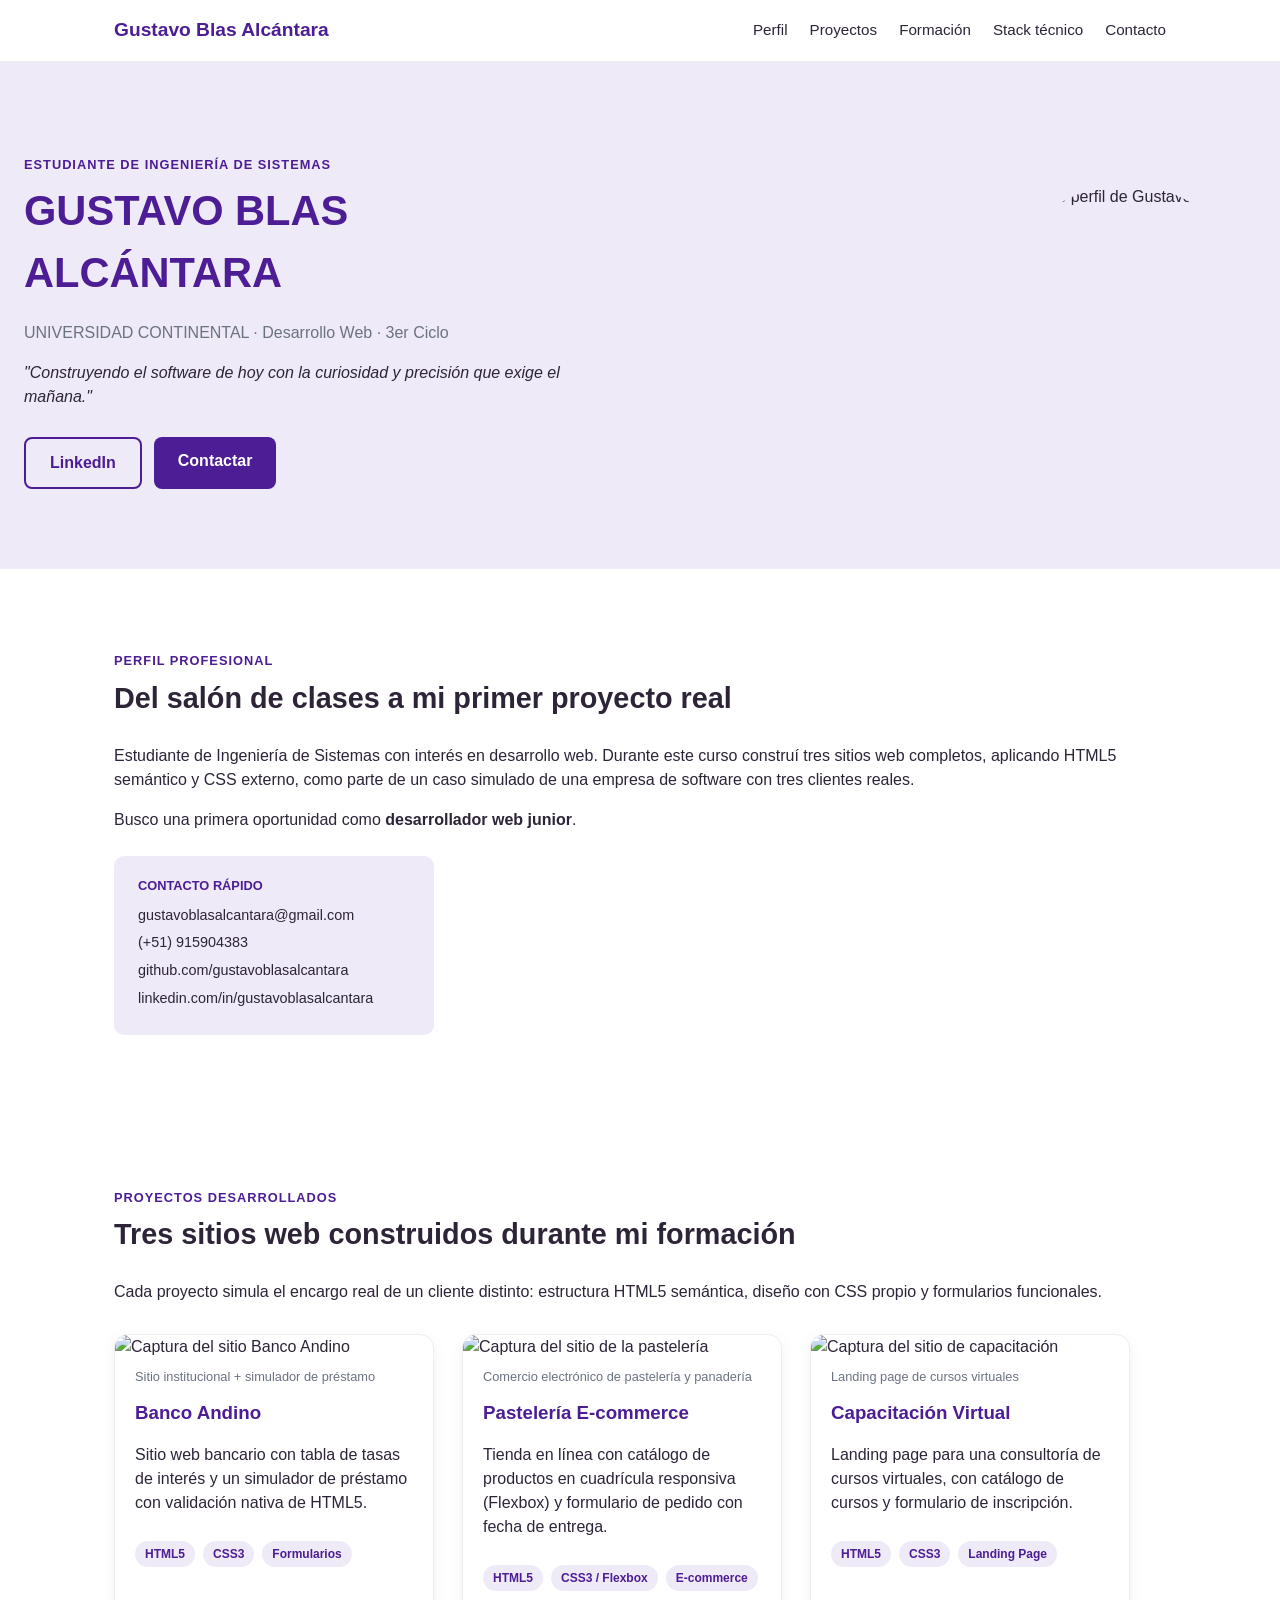
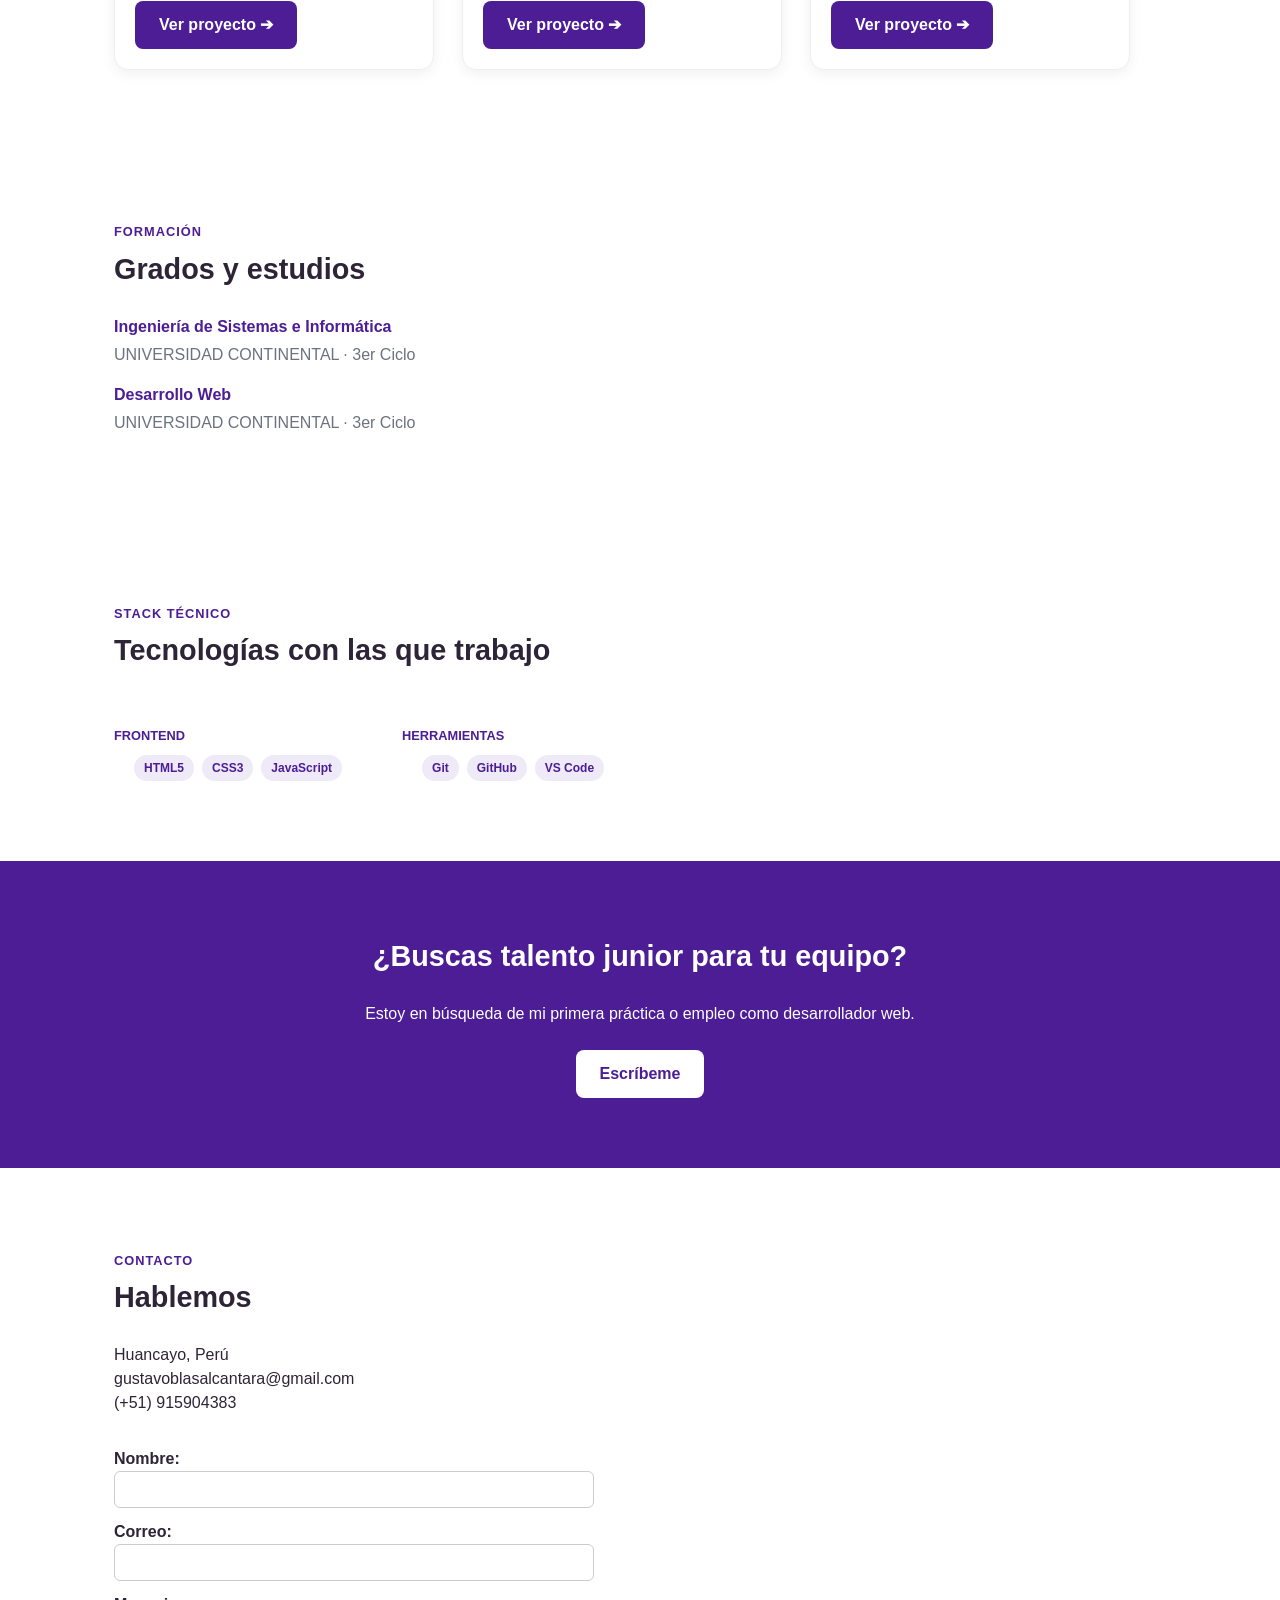
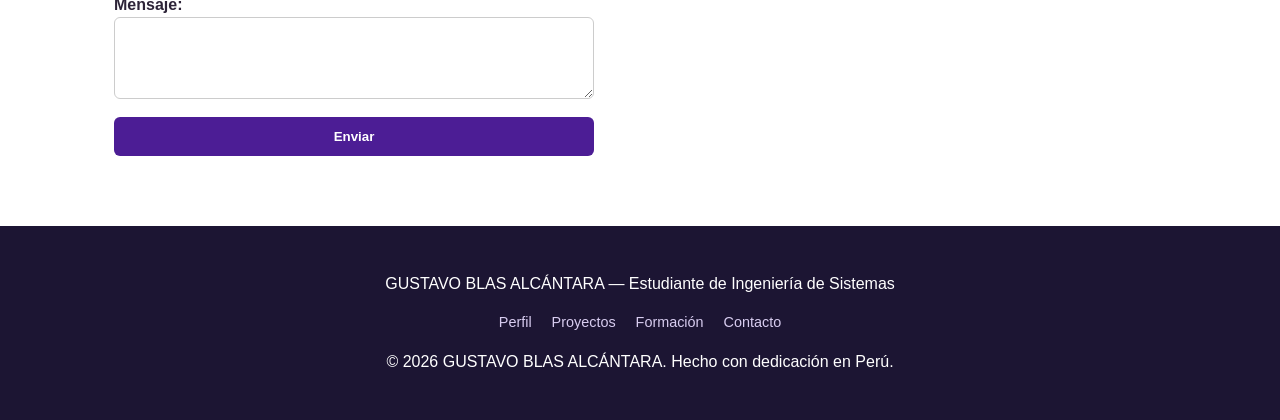
==== index.html @ 0cf7c487 "Renombrado a index.html" ====
<!DOCTYPE html>
<html lang="es">
<head>
    <meta charset="UTF-8">
    <meta name="viewport" content="width=device-width, initial-scale=1.0">
    <meta name="description" content="Portafolio de Gustavo Blas Alcántara, estudiante de Ingeniería de Sistemas">
    <meta name="author" content="Gustavo Blas Alcántara">
    <title>Gustavo Blas Alcántara — Portafolio de Desarrollo Web</title>
    <link rel="stylesheet" href="../css/portafolio.css">
</head>
<body>

    <header>
        <nav>
            <a href="#top" class="logo">Gustavo Blas Alcántara</a>
            <ul>
                <li><a href="#perfil">Perfil</a></li>
                <li><a href="#proyectos">Proyectos</a></li>
                <li><a href="#formacion">Formación</a></li>
                <li><a href="#stack">Stack técnico</a></li>
                <li><a href="#contacto">Contacto</a></li>
            </ul>
        </nav>
    </header>

    <main>

        <!-- ========== HERO ========== -->
        <section class="hero" id="top">
            <div class="hero-texto">
                <p class="kicker">Estudiante de Ingeniería de Sistemas</p>
                <h1>GUSTAVO BLAS ALCÁNTARA</h1>
                <p class="subtitulo">UNIVERSIDAD CONTINENTAL · Desarrollo Web · 3er Ciclo</p>
                <p class="frase">"Construyendo el software de hoy con la curiosidad y precisión que exige el mañana."</p>
                <div class="hero-botones">
                    <a href="https://linkedin.com/in/gustavoblasalcantara" target="_blank" class="btn btn-outline">LinkedIn</a>
                    <a href="#contacto" class="btn btn-solido">Contactar</a>
                </div>
            </div>
           <img src="mi-foto.jpeg" alt="Foto de perfil de Gustavo Blas" width="260" height="260" class="hero-foto">
        </section>

        <!-- ========== PERFIL PROFESIONAL ========== -->
        <section id="perfil">
            <p class="kicker">Perfil profesional</p>
            <h2>Del salón de clases a mi primer proyecto real</h2>
            <p>Estudiante de Ingeniería de Sistemas con interés en desarrollo web. Durante este curso construí tres sitios web completos, aplicando HTML5 semántico y CSS externo, como parte de un caso simulado de una empresa de software con tres clientes reales.</p>
            <p>Busco una primera oportunidad como <strong>desarrollador web junior</strong>.</p>

            <div class="contacto-rapido">
                <h6>Contacto rápido</h6>
                <ul>
                    <li>gustavoblasalcantara@gmail.com</li>
                    <li>(+51) 915904383</li>
                    <li>github.com/gustavoblasalcantara</li>
                    <li>linkedin.com/in/gustavoblasalcantara</li>
                </ul>
            </div>
        </section>

        <!-- ========== PROYECTOS ========== -->
        <section id="proyectos">
            <p class="kicker">Proyectos desarrollados</p>
            <h2>Tres sitios web construidos durante mi formación</h2>
            <p>Cada proyecto simula el encargo real de un cliente distinto: estructura HTML5 semántica, diseño con CSS propio y formularios funcionales.</p>

            <div class="proyectos-grid">

                <article class="proyecto-card">
                    <figure>
                        <img src="https://placehold.co/400x220?text=Banco+Andino" alt="Captura del sitio Banco Andino">
                        <figcaption>Sitio institucional + simulador de préstamo</figcaption>
                    </figure>
                    <h3>Banco Andino</h3>
                    <p>Sitio web bancario con tabla de tasas de interés y un simulador de préstamo con validación nativa de HTML5.</p>
                    <ul class="tecnologias">
                        <li>HTML5</li>
                        <li>CSS3</li>
                        <li>Formularios</li>
                    </ul>
                    <a href="banco.html" class="btn btn-solido">Ver proyecto ➔</a>
                </article>

                <article class="proyecto-card">
                    <figure>
                        <img src="https://placehold.co/400x220?text=Pasteleria" alt="Captura del sitio de la pastelería">
                        <figcaption>Comercio electrónico de pastelería y panadería</figcaption>
                    </figure>
                    <h3>Pastelería E-commerce</h3>
                    <p>Tienda en línea con catálogo de productos en cuadrícula responsiva (Flexbox) y formulario de pedido con fecha de entrega.</p>
                    <ul class="tecnologias">
                        <li>HTML5</li>
                        <li>CSS3 / Flexbox</li>
                        <li>E-commerce</li>
                    </ul>
                    <a href="pasteleria_ecommerce.html" class="btn btn-solido">Ver proyecto ➔</a>
                </article>

                <article class="proyecto-card">
                    <figure>
                        <img src="https://placehold.co/400x220?text=Capacitacion+Virtual" alt="Captura del sitio de capacitación">
                        <figcaption>Landing page de cursos virtuales</figcaption>
                    </figure>
                    <h3>Capacitación Virtual</h3>
                    <p>Landing page para una consultoría de cursos virtuales, con catálogo de cursos y formulario de inscripción.</p>
                    <ul class="tecnologias">
                        <li>HTML5</li>
                        <li>CSS3</li>
                        <li>Landing Page</li>
                    </ul>
                    <a href="capacitacion_virtual.html" class="btn btn-solido">Ver proyecto ➔</a>
                </article>

            </div>
        </section>

        <!-- ========== FORMACIÓN ========== -->
        <section id="formacion">
            <p class="kicker">Formación</p>
            <h2>Grados y estudios</h2>
            <dl>
                <dt>Ingeniería de Sistemas e Informática</dt>
                <dd>UNIVERSIDAD CONTINENTAL · 3er Ciclo</dd>

                <dt>Desarrollo Web</dt>
                <dd>UNIVERSIDAD CONTINENTAL · 3er Ciclo</dd>
            </dl>
        </section>

        <!-- ========== STACK TÉCNICO ========== -->
        <section id="stack">
            <p class="kicker">Stack técnico</p>
            <h2>Tecnologías con las que trabajo</h2>

            <div class="stack-grid">
                <div class="stack-grupo">
                    <h6>Frontend</h6>
                    <ul class="tecnologias">
                        <li>HTML5</li>
                        <li>CSS3</li>
                        <li>JavaScript</li>
                    </ul>
                </div>
                <div class="stack-grupo">
                    <h6>Herramientas</h6>
                    <ul class="tecnologias">
                        <li>Git</li>
                        <li>GitHub</li>
                        <li>VS Code</li>
                    </ul>
                </div>
            </div>
        </section>

        <!-- ========== CTA ========== -->
        <section class="cta">
            <h2>¿Buscas talento junior para tu equipo?</h2>
            <p>Estoy en búsqueda de mi primera práctica o empleo como desarrollador web.</p>
            <a href="mailto:gustavoblasalcantara@gmail.com" class="btn btn-solido">Escríbeme</a>
        </section>

        <!-- ========== CONTACTO ========== -->
        <section id="contacto">
            <p class="kicker">Contacto</p>
            <h2>Hablemos</h2>
            <p>
                Huancayo, Perú <br>
                gustavoblasalcantara@gmail.com <br>
                (+51) 915904383
            </p>
            <form>
                <label for="nombre">Nombre:</label>
                <input type="text" id="nombre" name="nombre" required>

                <label for="correo">Correo:</label>
                <input type="email" id="correo" name="correo" required>

                <label for="mensaje">Mensaje:</label>
                <textarea id="mensaje" name="mensaje" rows="4"></textarea>

                <input type="submit" value="Enviar">
            </form>
        </section>

    </main>

    <footer>
        <p>GUSTAVO BLAS ALCÁNTARA — Estudiante de Ingeniería de Sistemas</p>
        <nav>
            <a href="#perfil">Perfil</a>
            <a href="#proyectos">Proyectos</a>
            <a href="#formacion">Formación</a>
            <a href="#contacto">Contacto</a>
        </nav>
        <p>&copy; 2026 GUSTAVO BLAS ALCÁNTARA. Hecho con dedicación en Perú.</p>
    </footer>

</body>
</html>
---- css/portafolio.css ----
* { box-sizing: border-box; }

:root {
    --morado: #4C1D95;
    --morado-claro: #EFEAF7;
    --texto: #2d2438;
    --gris: #6b7280;
}

body {
    font-family: 'Segoe UI', Arial, sans-serif;
    margin: 0;
    color: var(--texto);
    background-color: #ffffff;
    line-height: 1.5;
}

header {
    position: sticky;
    top: 0;
    background-color: white;
    border-bottom: 1px solid #eee;
    z-index: 10;
}

header nav {
    display: flex;
    justify-content: space-between;
    align-items: center;
    max-width: 1100px;
    margin: 0 auto;
    padding: 16px 24px;
}

.logo {
    font-weight: bold;
    font-size: 1.2rem;
    color: var(--morado);
    text-decoration: none;
}

header nav ul {
    list-style: none;
    display: flex;
    gap: 22px;
    margin: 0;
    padding: 0;
}

header nav ul a { color: var(--texto); text-decoration: none; font-size: 0.95rem; }
header nav ul a:hover { color: var(--morado); }

.kicker {
    text-transform: uppercase;
    letter-spacing: 1px;
    font-size: 0.8rem;
    color: var(--morado);
    font-weight: bold;
    margin-bottom: 6px;
}

.btn {
    display: inline-block;
    padding: 12px 24px;
    border-radius: 8px;
    text-decoration: none;
    font-weight: bold;
    margin-top: 8px;
}

.btn-solido { background-color: var(--morado); color: white; }
.btn-solido:hover { background-color: #6D28D9; }

.btn-outline { border: 2px solid var(--morado); color: var(--morado); }
.btn-outline:hover { background-color: var(--morado-claro); }

section { max-width: 1100px; margin: 0 auto; padding: 70px 24px; }
h2 { font-size: 1.8rem; margin-top: 4px; }

.hero {
    display: flex;
    align-items: center;
    justify-content: space-between;
    gap: 40px;
    flex-wrap: wrap;
    background-color: var(--morado-claro);
    max-width: none;
    padding: 80px 24px;
}

.hero-texto { max-width: 560px; }
.hero h1 { font-size: 2.6rem; margin: 6px 0; color: var(--morado); }
.hero .subtitulo { color: var(--gris); }
.hero .frase { font-style: italic; margin-top: 16px; }
.hero-foto { border-radius: 50%; object-fit: cover; }

.hero-botones { display: flex; gap: 12px; margin-top: 20px; flex-wrap: wrap; }

.contacto-rapido {
    background-color: var(--morado-claro);
    border-radius: 10px;
    padding: 20px 24px;
    margin-top: 24px;
    max-width: 320px;
}

.contacto-rapido h6 {
    margin: 0 0 10px 0;
    color: var(--morado);
    text-transform: uppercase;
    font-size: 0.8rem;
}

.contacto-rapido ul { list-style: none; margin: 0; padding: 0; font-size: 0.9rem; }
.contacto-rapido li { margin-bottom: 6px; }

.proyectos-grid { display: flex; flex-wrap: wrap; gap: 28px; margin-top: 30px; }

.proyecto-card {
    background-color: white;
    border: 1px solid #eee;
    border-radius: 14px;
    overflow: hidden;
    width: 320px;
    box-shadow: 0 4px 14px rgba(0, 0, 0, 0.06);
    padding-bottom: 20px;
    display: flex;
    flex-direction: column;
}

.proyecto-card figure { margin: 0; }
.proyecto-card img { width: 100%; display: block; }
.proyecto-card figcaption { font-size: 0.8rem; color: var(--gris); padding: 8px 20px 0; }
.proyecto-card h3 { padding: 12px 20px 0; margin: 0; color: var(--morado); }
.proyecto-card p { padding: 0 20px; }

.tecnologias {
    list-style: none;
    display: flex;
    flex-wrap: wrap;
    gap: 8px;
    padding: 0 20px;
    margin: 10px 0;
}

.tecnologias li {
    background-color: var(--morado-claro);
    color: var(--morado);
    font-size: 0.75rem;
    padding: 4px 10px;
    border-radius: 20px;
    font-weight: bold;
}

.proyecto-card .btn { margin: auto 20px 0; align-self: flex-start; }

dl { margin-top: 24px; }
dt { font-weight: bold; color: var(--morado); margin-top: 16px; }
dd { margin: 4px 0 0; color: var(--gris); }

.stack-grid { display: flex; flex-wrap: wrap; gap: 40px; margin-top: 24px; }
.stack-grupo h6 { text-transform: uppercase; color: var(--morado); font-size: 0.8rem; margin-bottom: 10px; }

.cta {
    background-color: var(--morado);
    color: white;
    text-align: center;
    max-width: none;
}

.cta h2 { color: white; }
.cta .btn-solido { background-color: white; color: var(--morado); }
.cta .btn-solido:hover { background-color: #eee; }

#contacto form { max-width: 480px; margin-top: 20px; display: flex; flex-direction: column; }
#contacto label { margin-top: 12px; font-weight: bold; }

#contacto input, #contacto textarea {
    padding: 10px;
    border-radius: 6px;
    border-radius: 6px;
    border: 1px solid #ccc;
}

#contacto input[type="submit"] {
    margin-top: 18px;
    background-color: var(--morado);
    color: white;
    border: none;
    padding: 12px;
    border-radius: 6px;
    font-weight: bold;
    cursor: pointer;
}

footer { background-color: #1c1533; color: white; text-align: center; padding: 30px 24px; }
footer nav { display: flex; justify-content: center; gap: 20px; margin: 14px 0; }
footer nav a { color: #d8cdf0; text-decoration: none; font-size: 0.9rem; }
footer nav a:hover { color: white; }
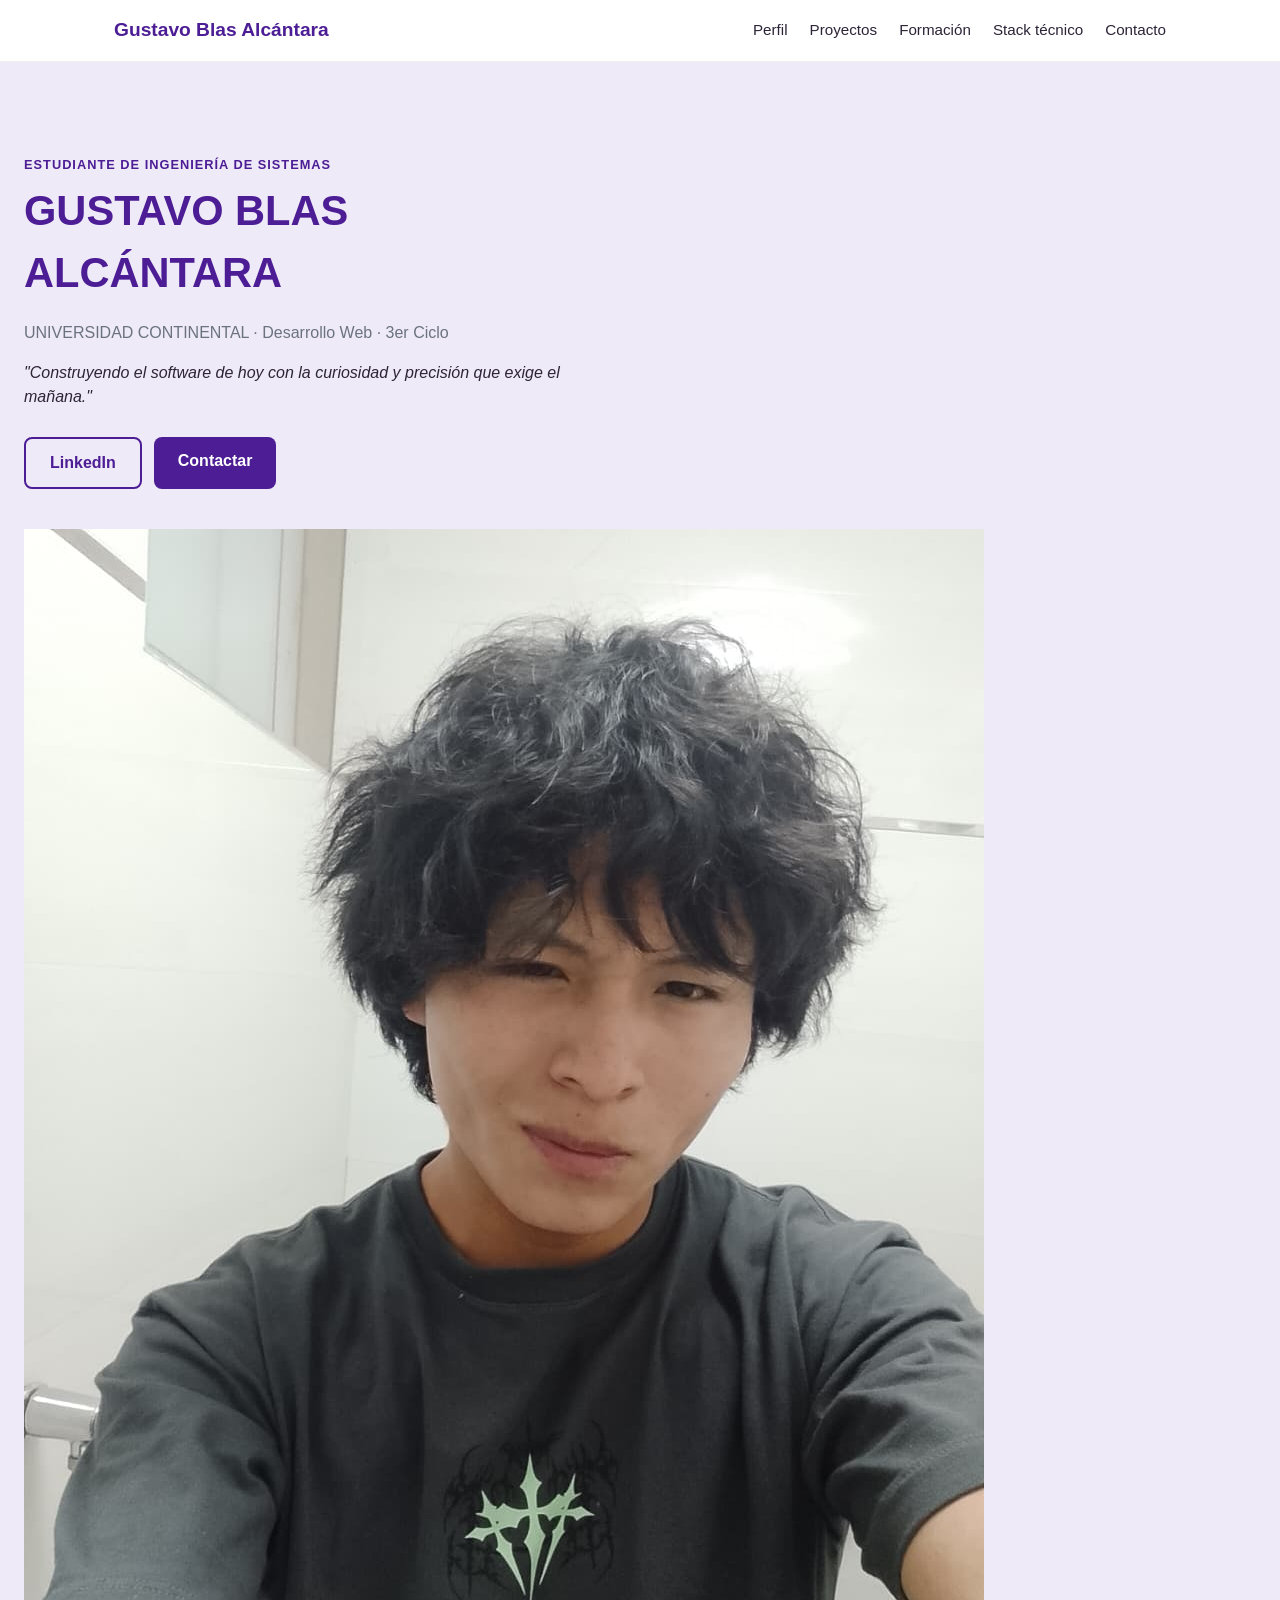
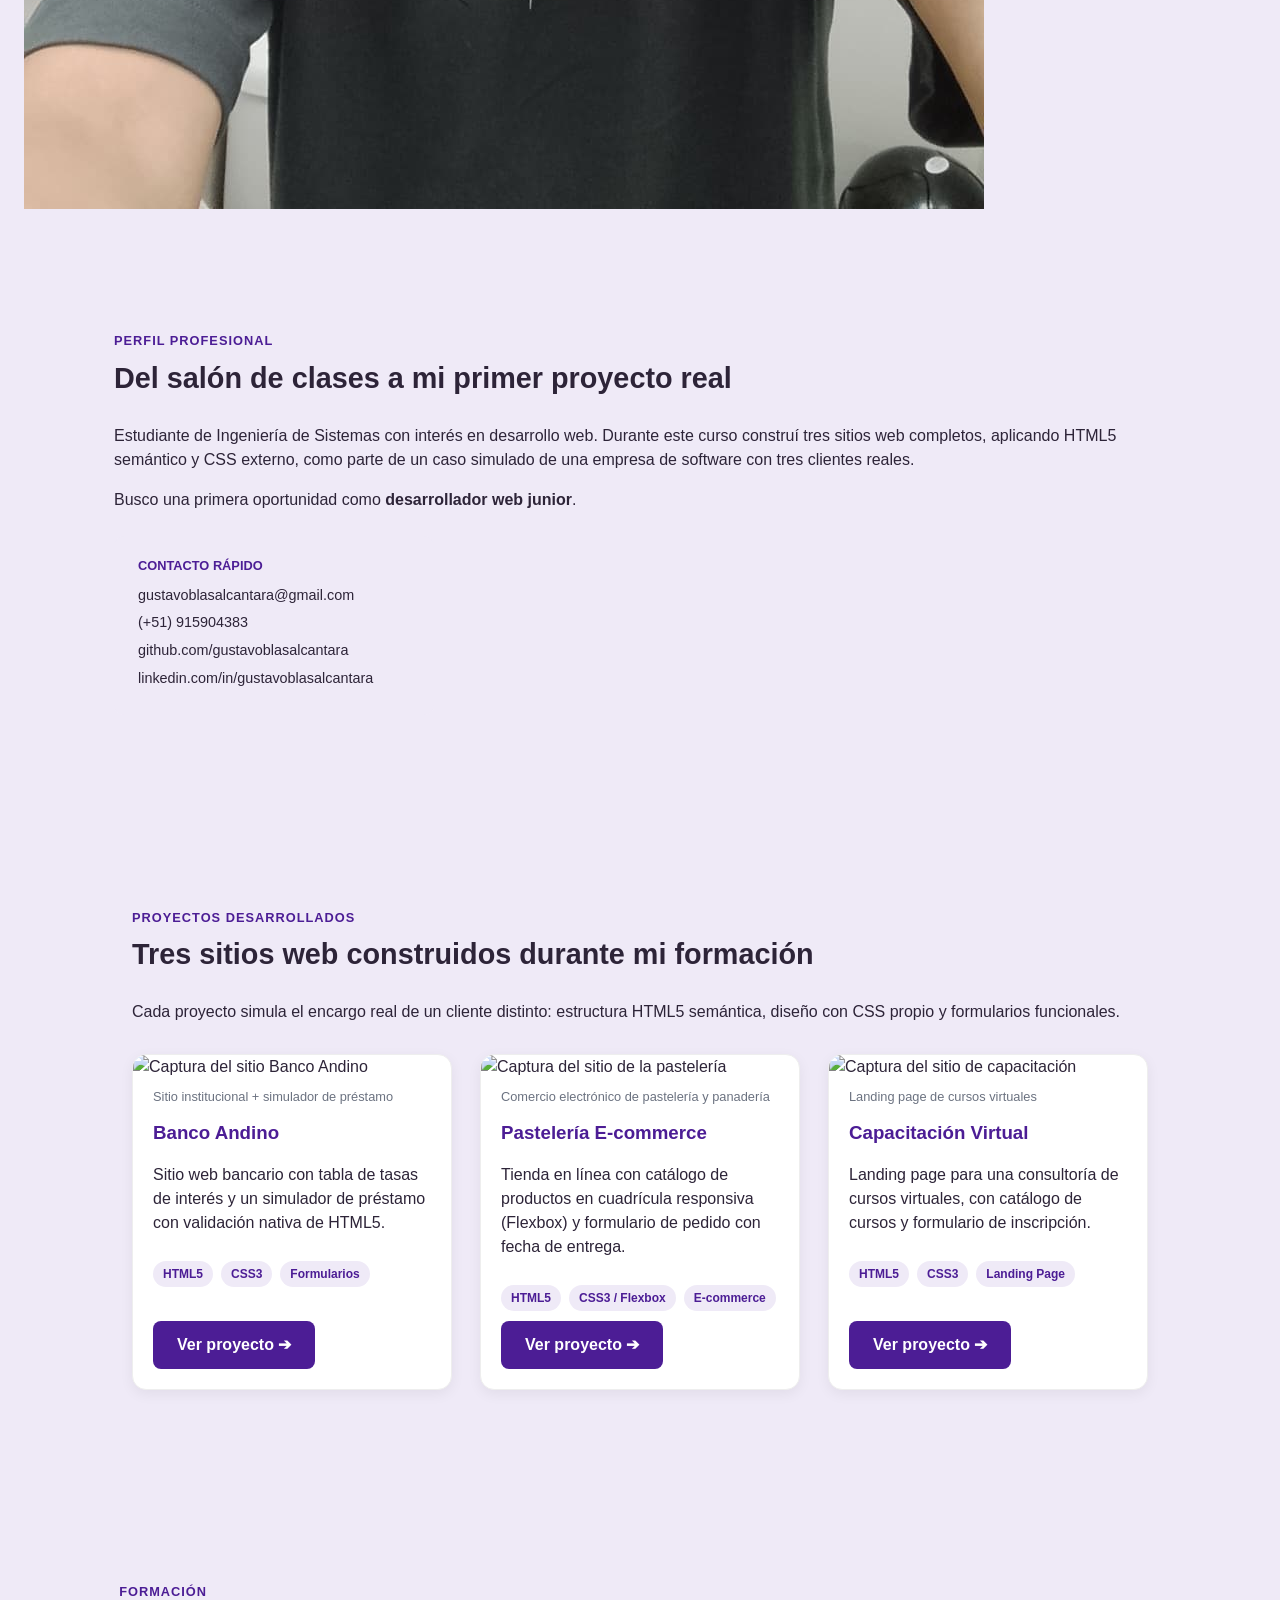
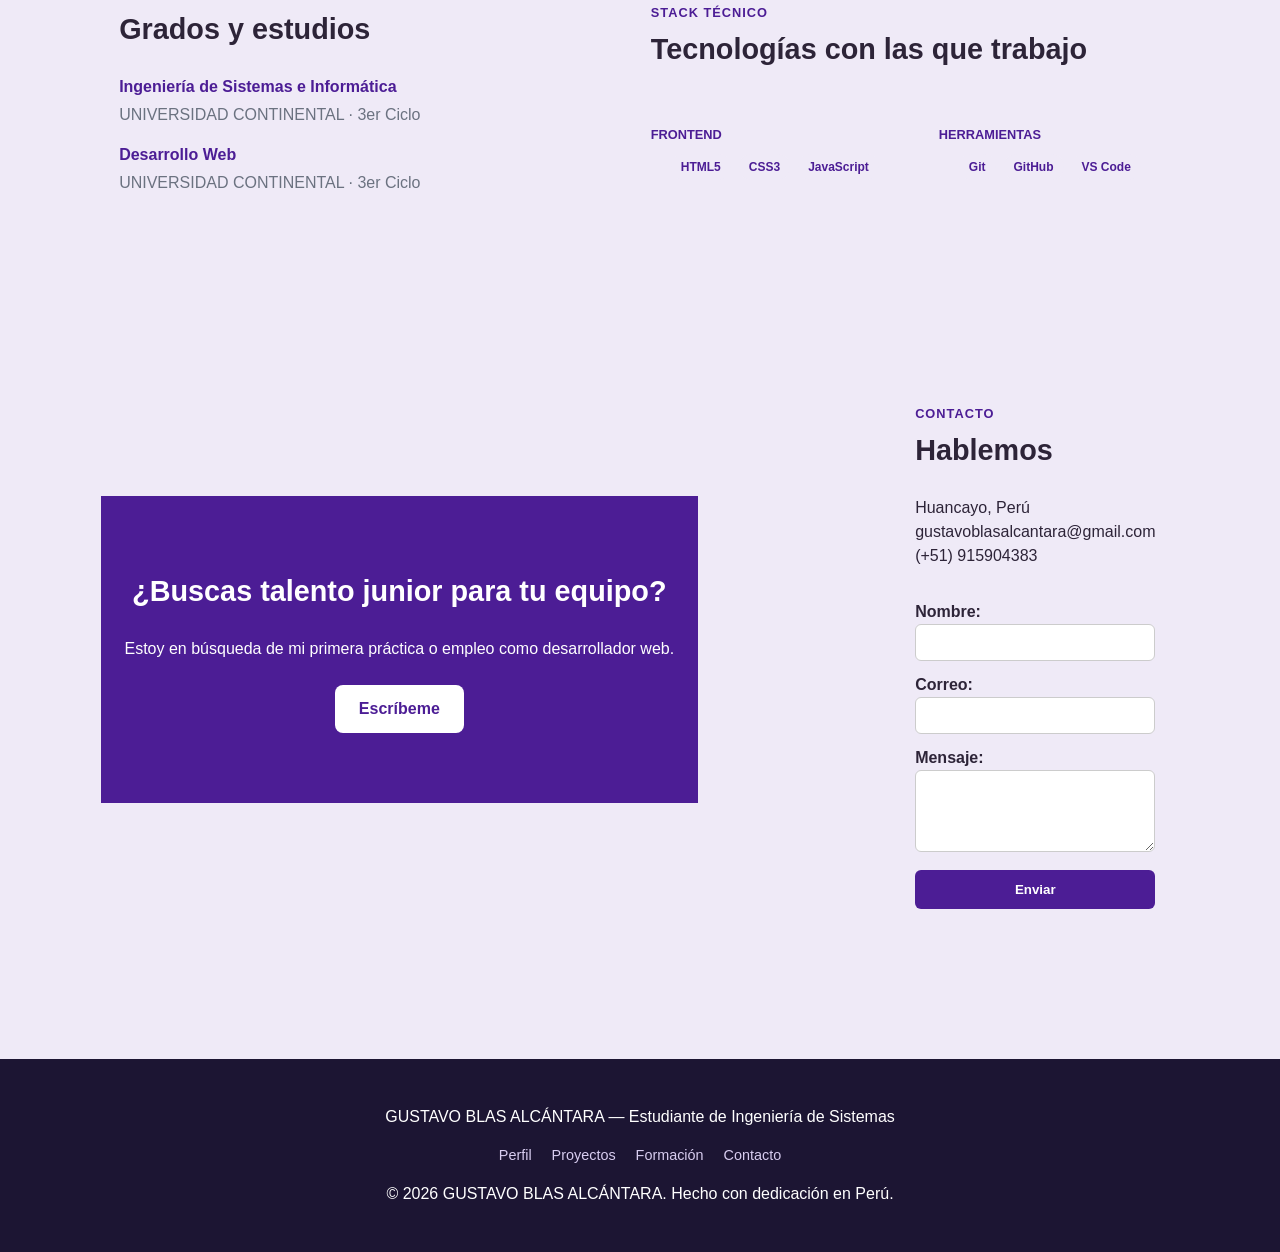
==== commit ee45b9f6: "Actualizo ruta de mi-foto.jpeg" ====
--- a/index.html
+++ b/index.html
@@ -37,8 +37,7 @@
                     <a href="#contacto" class="btn btn-solido">Contactar</a>
                 </div>
             </div>
-           <img src="mi-foto.jpeg" alt="Foto de perfil de Gustavo Blas" width="260" height="260" class="hero-foto">
-        </section>
+           <img src="html/mi-foto.jpeg" alt="Foto de perfil de Gustavo">
 
         <!-- ========== PERFIL PROFESIONAL ========== -->
         <section id="perfil">
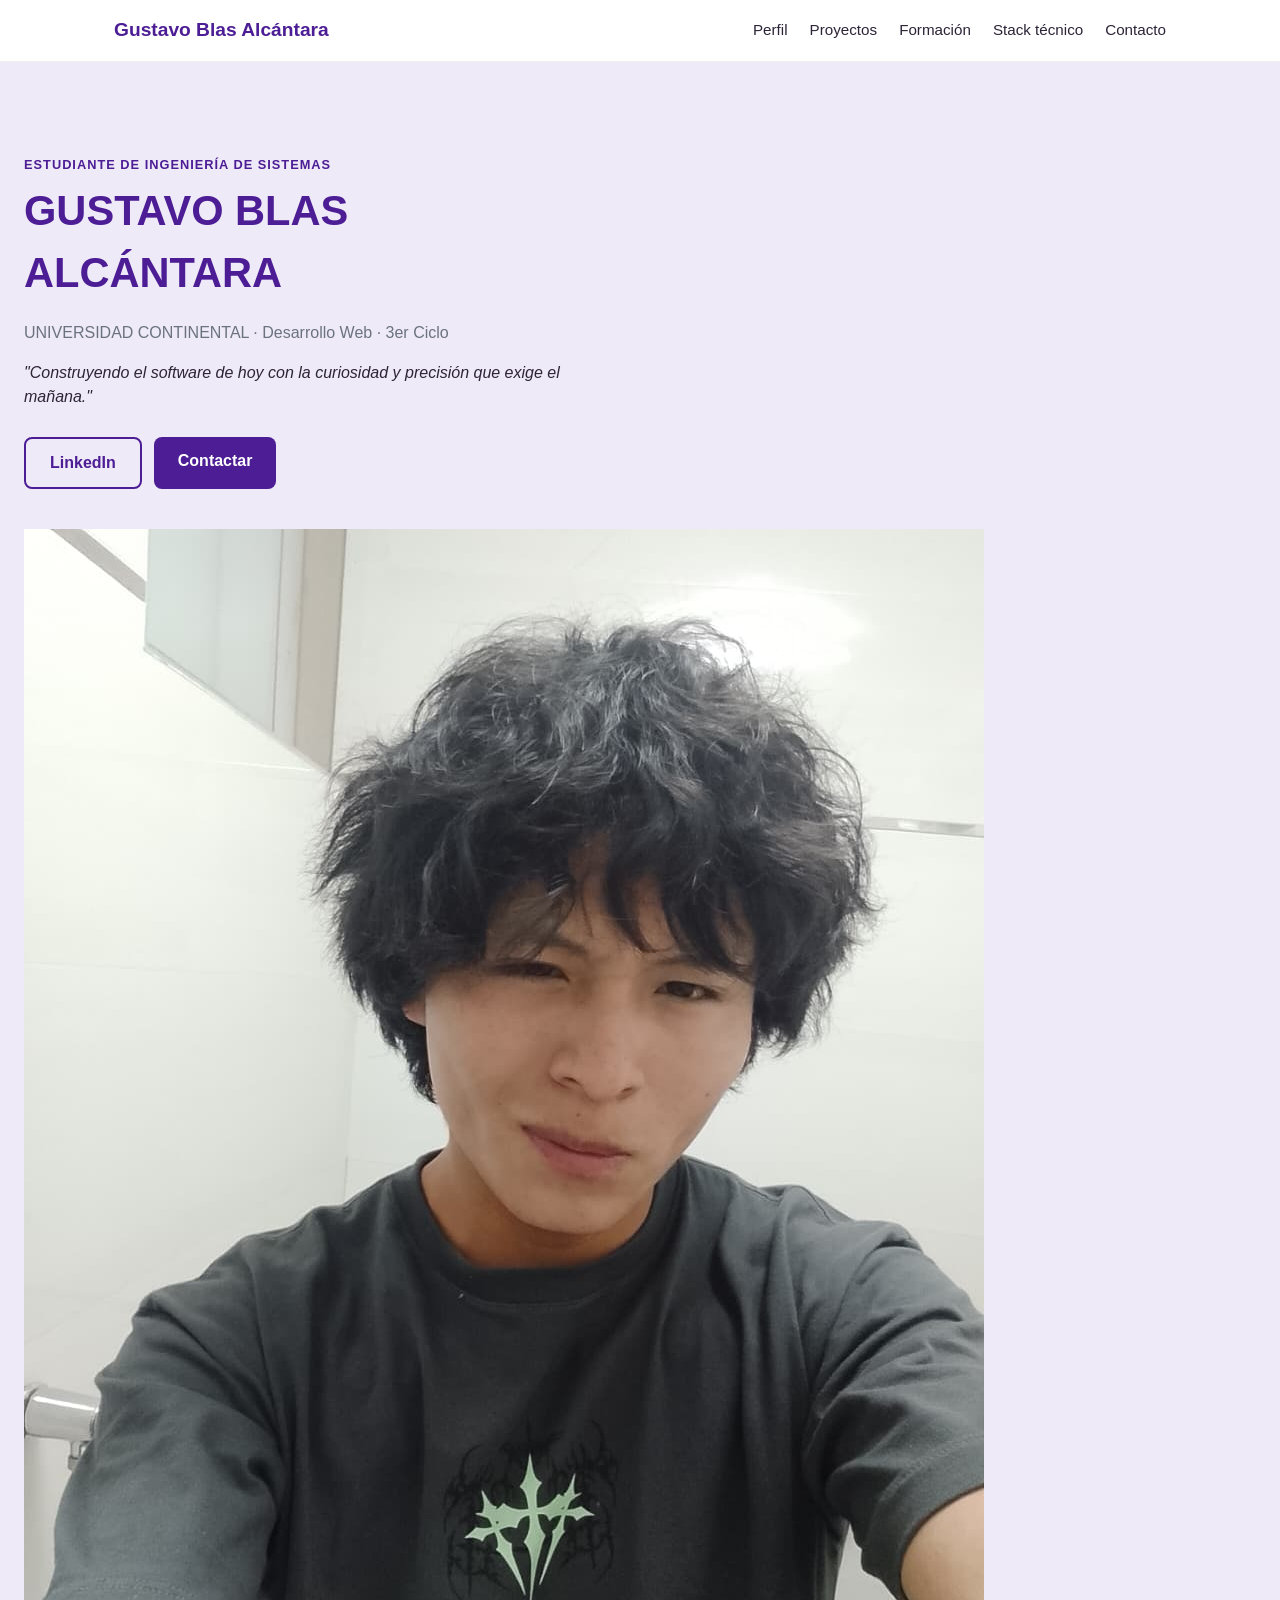
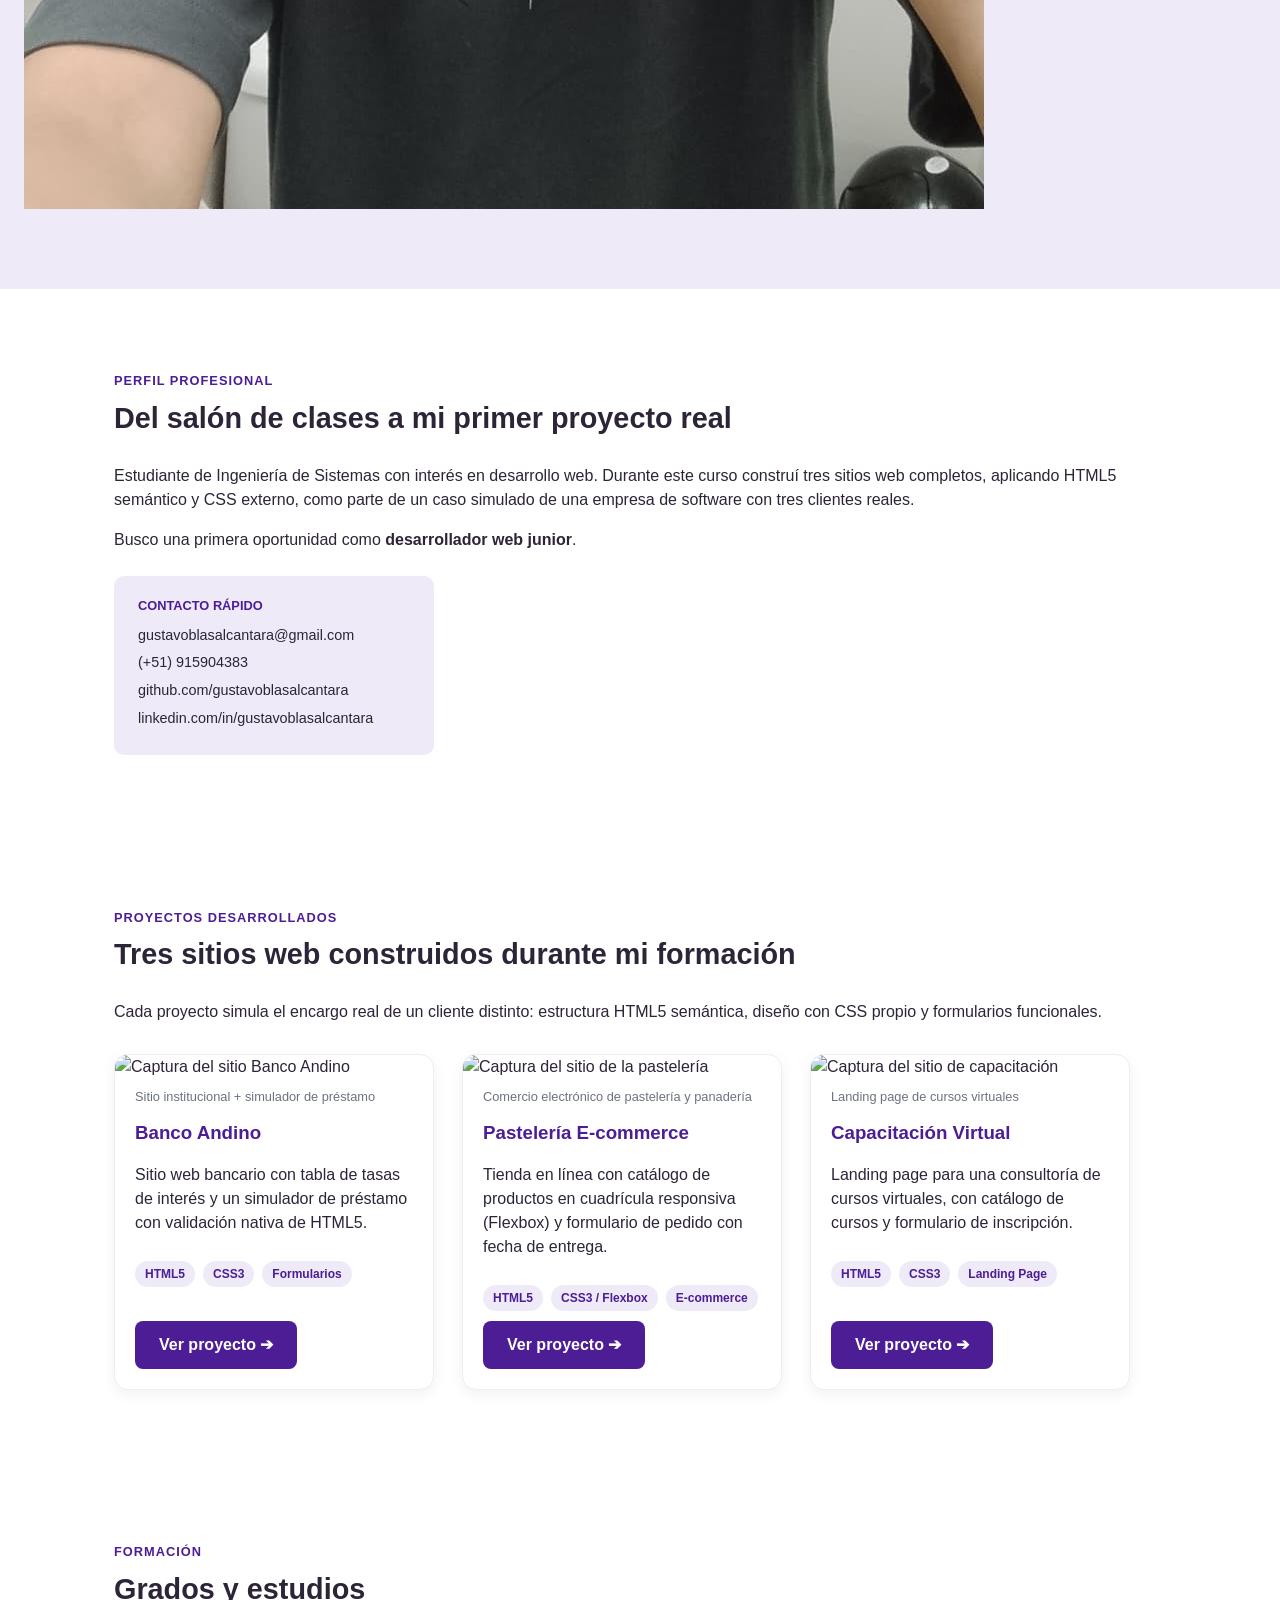
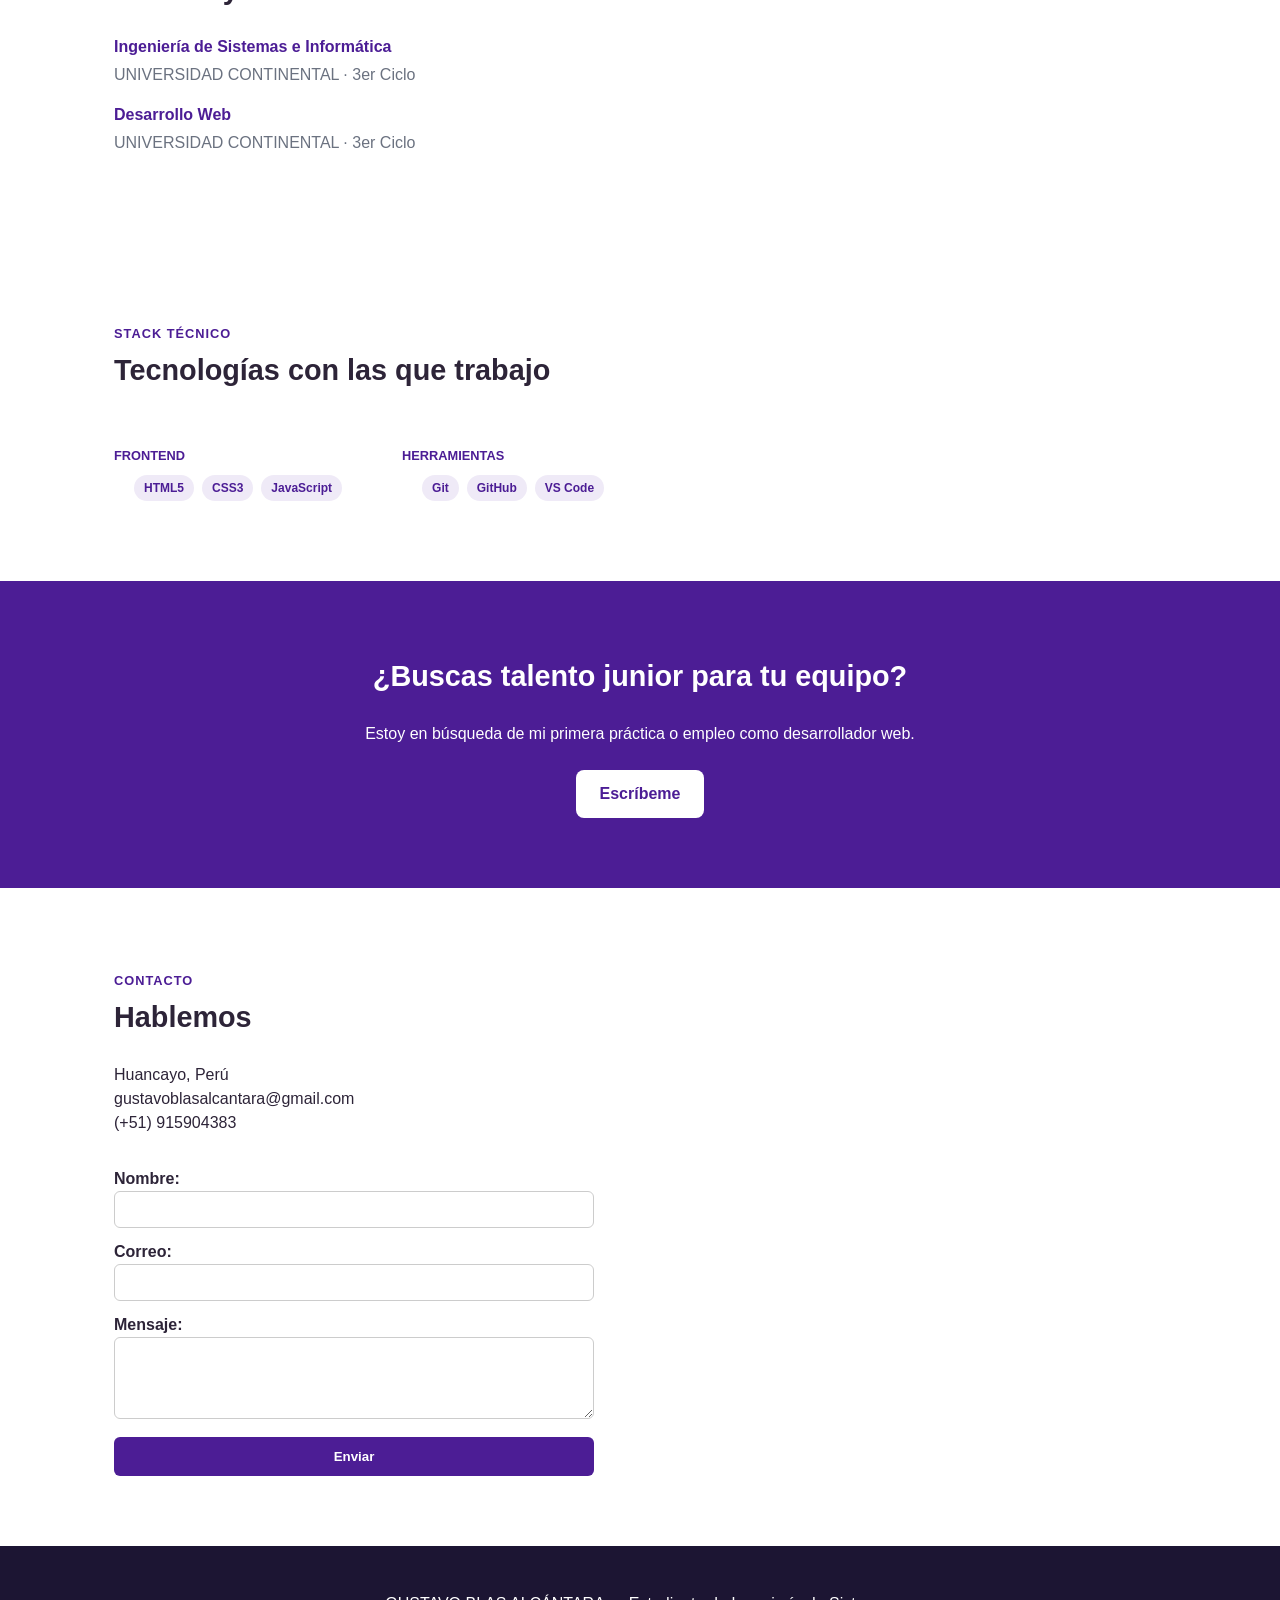
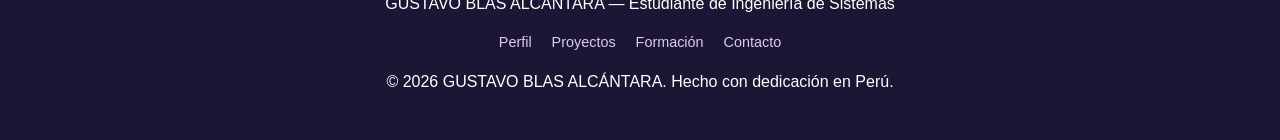
==== commit 47ed5b8a: "Corregidas rutas de proyectos y CSS" ====
--- a/index.html
+++ b/index.html
@@ -6,7 +6,7 @@
     <meta name="description" content="Portafolio de Gustavo Blas Alcántara, estudiante de Ingeniería de Sistemas">
     <meta name="author" content="Gustavo Blas Alcántara">
     <title>Gustavo Blas Alcántara — Portafolio de Desarrollo Web</title>
-    <link rel="stylesheet" href="../css/portafolio.css">
+    <link rel="stylesheet" href="css/portafolio.css">
 </head>
 <body>
 
@@ -37,7 +37,8 @@
                     <a href="#contacto" class="btn btn-solido">Contactar</a>
                 </div>
             </div>
-           <img src="html/mi-foto.jpeg" alt="Foto de perfil de Gustavo">
+            <img src="html/mi-foto.jpeg" alt="Foto de perfil de Gustavo">
+        </section>
 
         <!-- ========== PERFIL PROFESIONAL ========== -->
         <section id="perfil">
@@ -77,7 +78,7 @@
                         <li>CSS3</li>
                         <li>Formularios</li>
                     </ul>
-                    <a href="banco.html" class="btn btn-solido">Ver proyecto ➔</a>
+                    <a href="html/banco.html" class="btn btn-solido">Ver proyecto ➔</a>
                 </article>
 
                 <article class="proyecto-card">
@@ -92,7 +93,7 @@
                         <li>CSS3 / Flexbox</li>
                         <li>E-commerce</li>
                     </ul>
-                    <a href="pasteleria_ecommerce.html" class="btn btn-solido">Ver proyecto ➔</a>
+                    <a href="html/pasteleria_ecommerce.html" class="btn btn-solido">Ver proyecto ➔</a>
                 </article>
 
                 <article class="proyecto-card">
@@ -107,7 +108,7 @@
                         <li>CSS3</li>
                         <li>Landing Page</li>
                     </ul>
-                    <a href="capacitacion_virtual.html" class="btn btn-solido">Ver proyecto ➔</a>
+                    <a href="html/capacitacion_virtual.html" class="btn btn-solido">Ver proyecto ➔</a>
                 </article>
 
             </div>
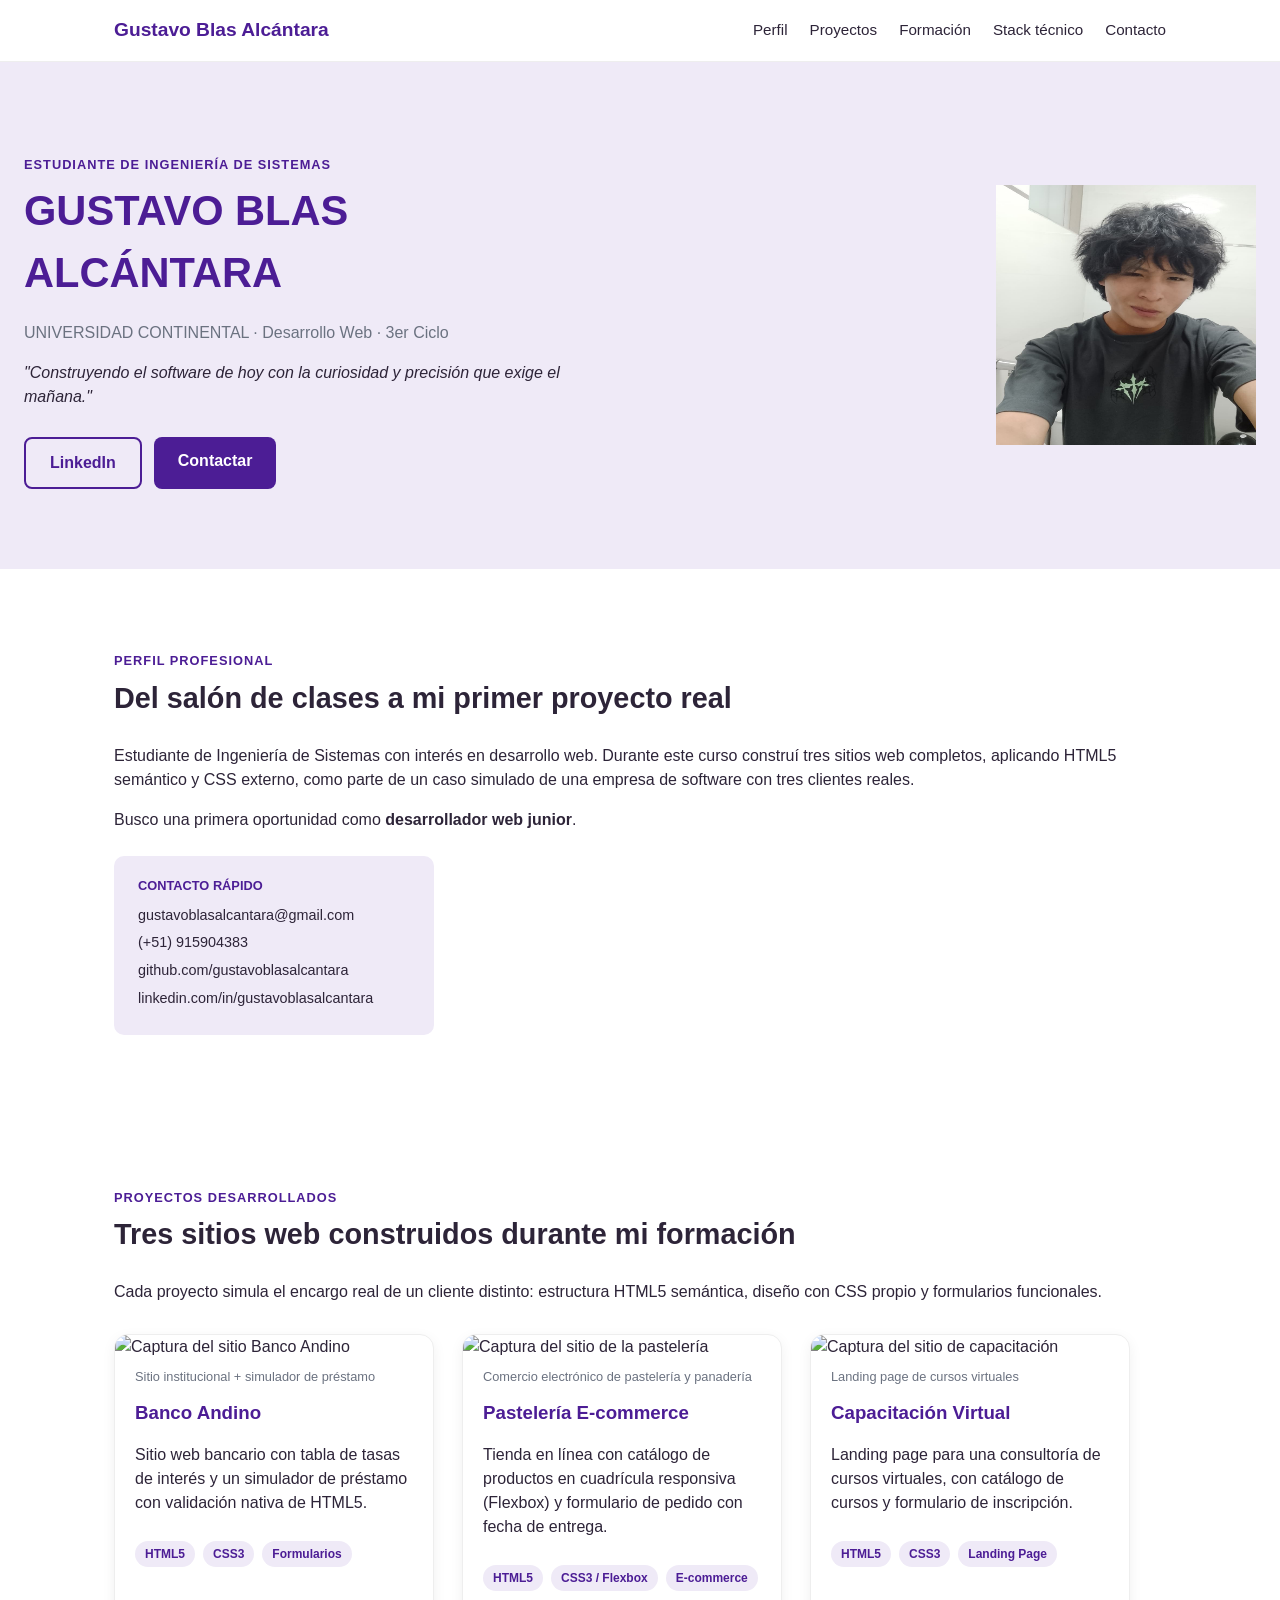
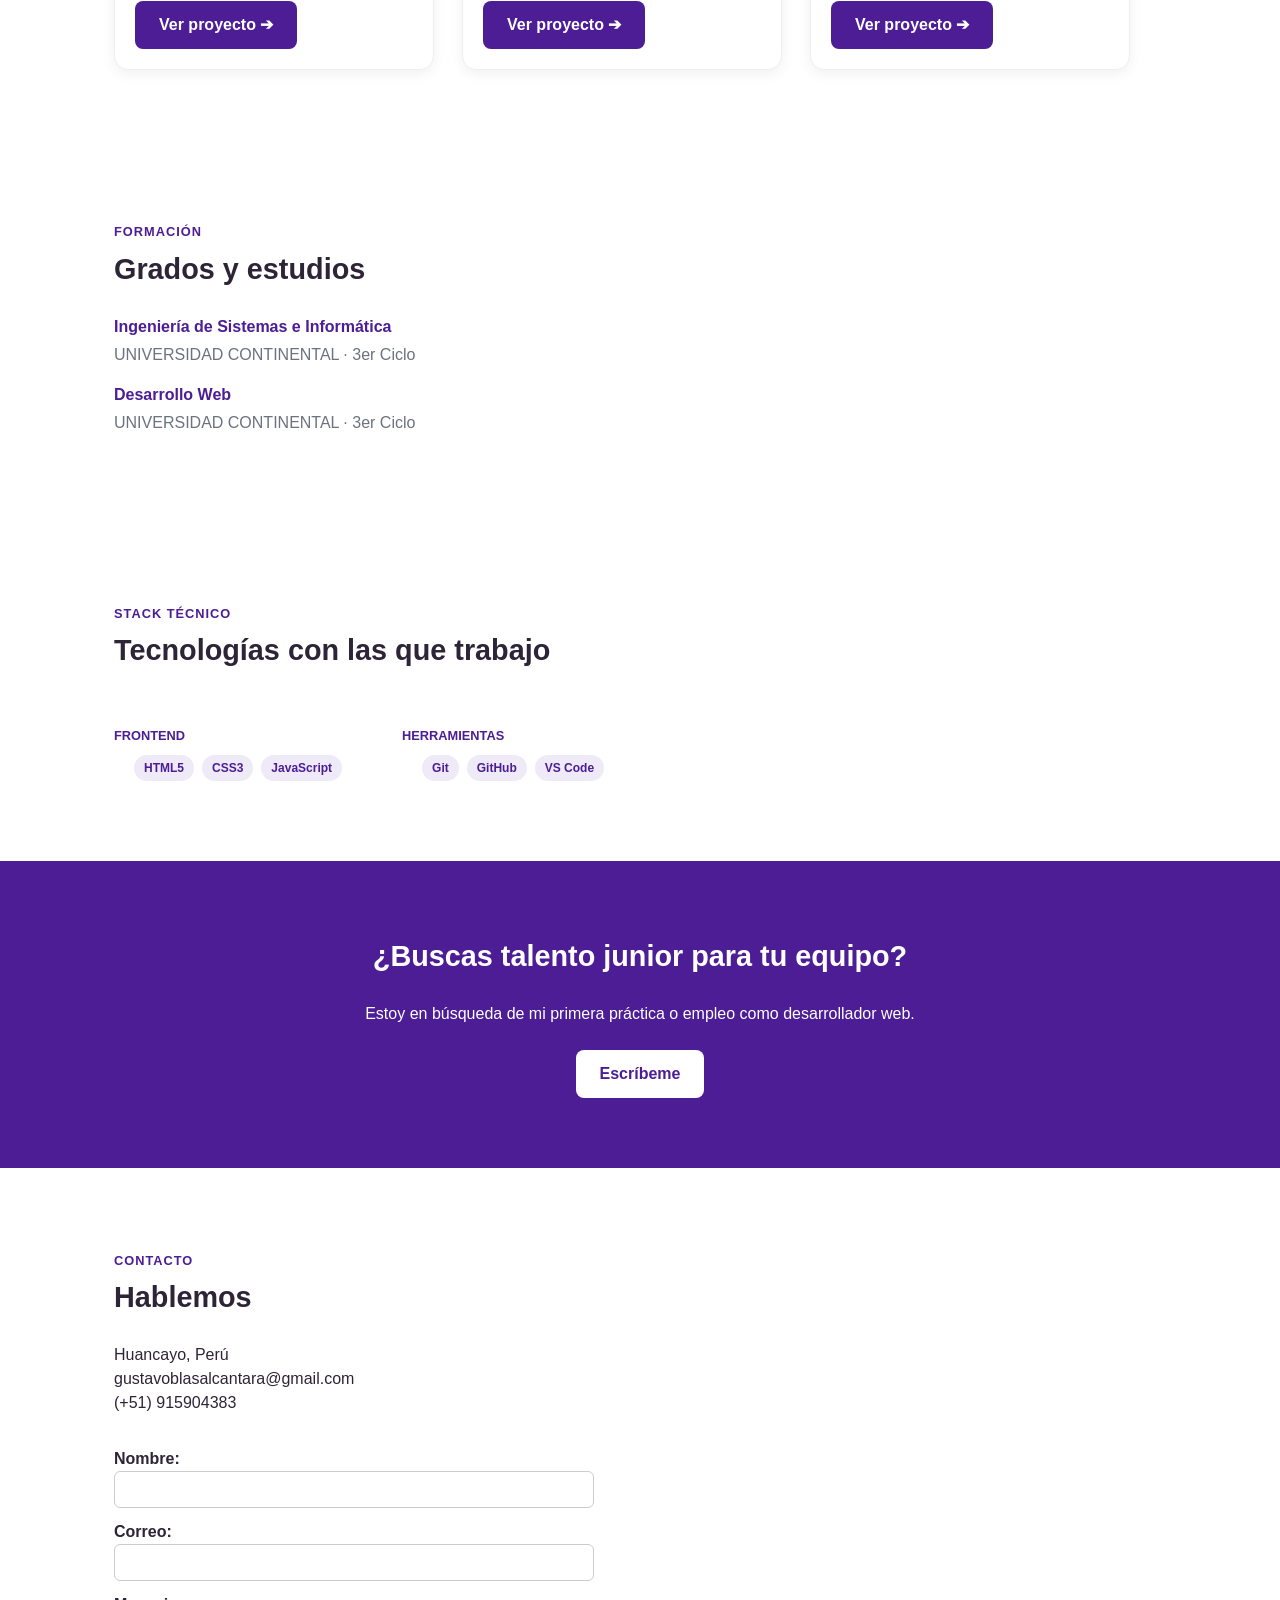
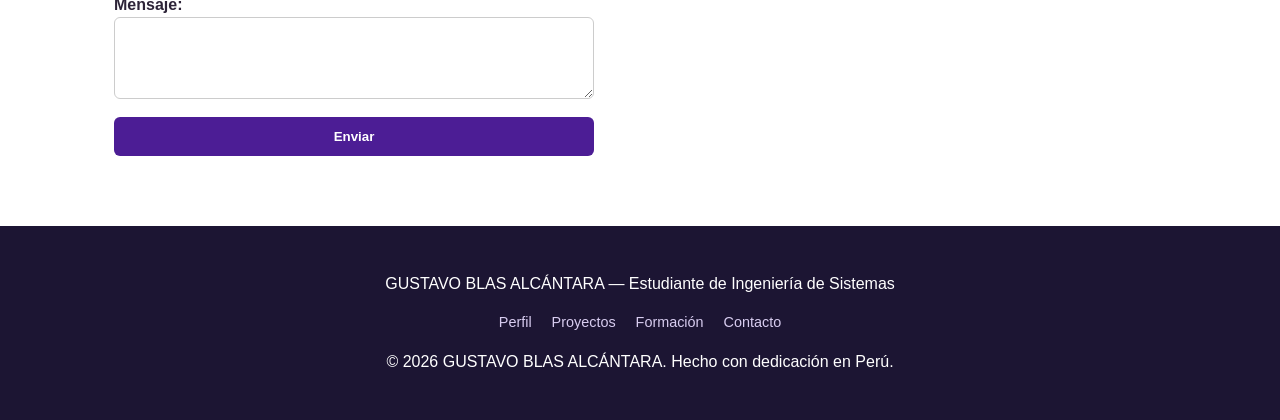
==== commit 55ff9b6d: "Ajustado tamano de la foto de perfil en HTML" ====
--- a/index.html
+++ b/index.html
@@ -37,7 +37,7 @@
                     <a href="#contacto" class="btn btn-solido">Contactar</a>
                 </div>
             </div>
-            <img src="html/mi-foto.jpeg" alt="Foto de perfil de Gustavo">
+            <img src="html/mi-foto.jpeg" alt="Foto de perfil de Gustavo" width="260" height="260">
         </section>
 
         <!-- ========== PERFIL PROFESIONAL ========== -->
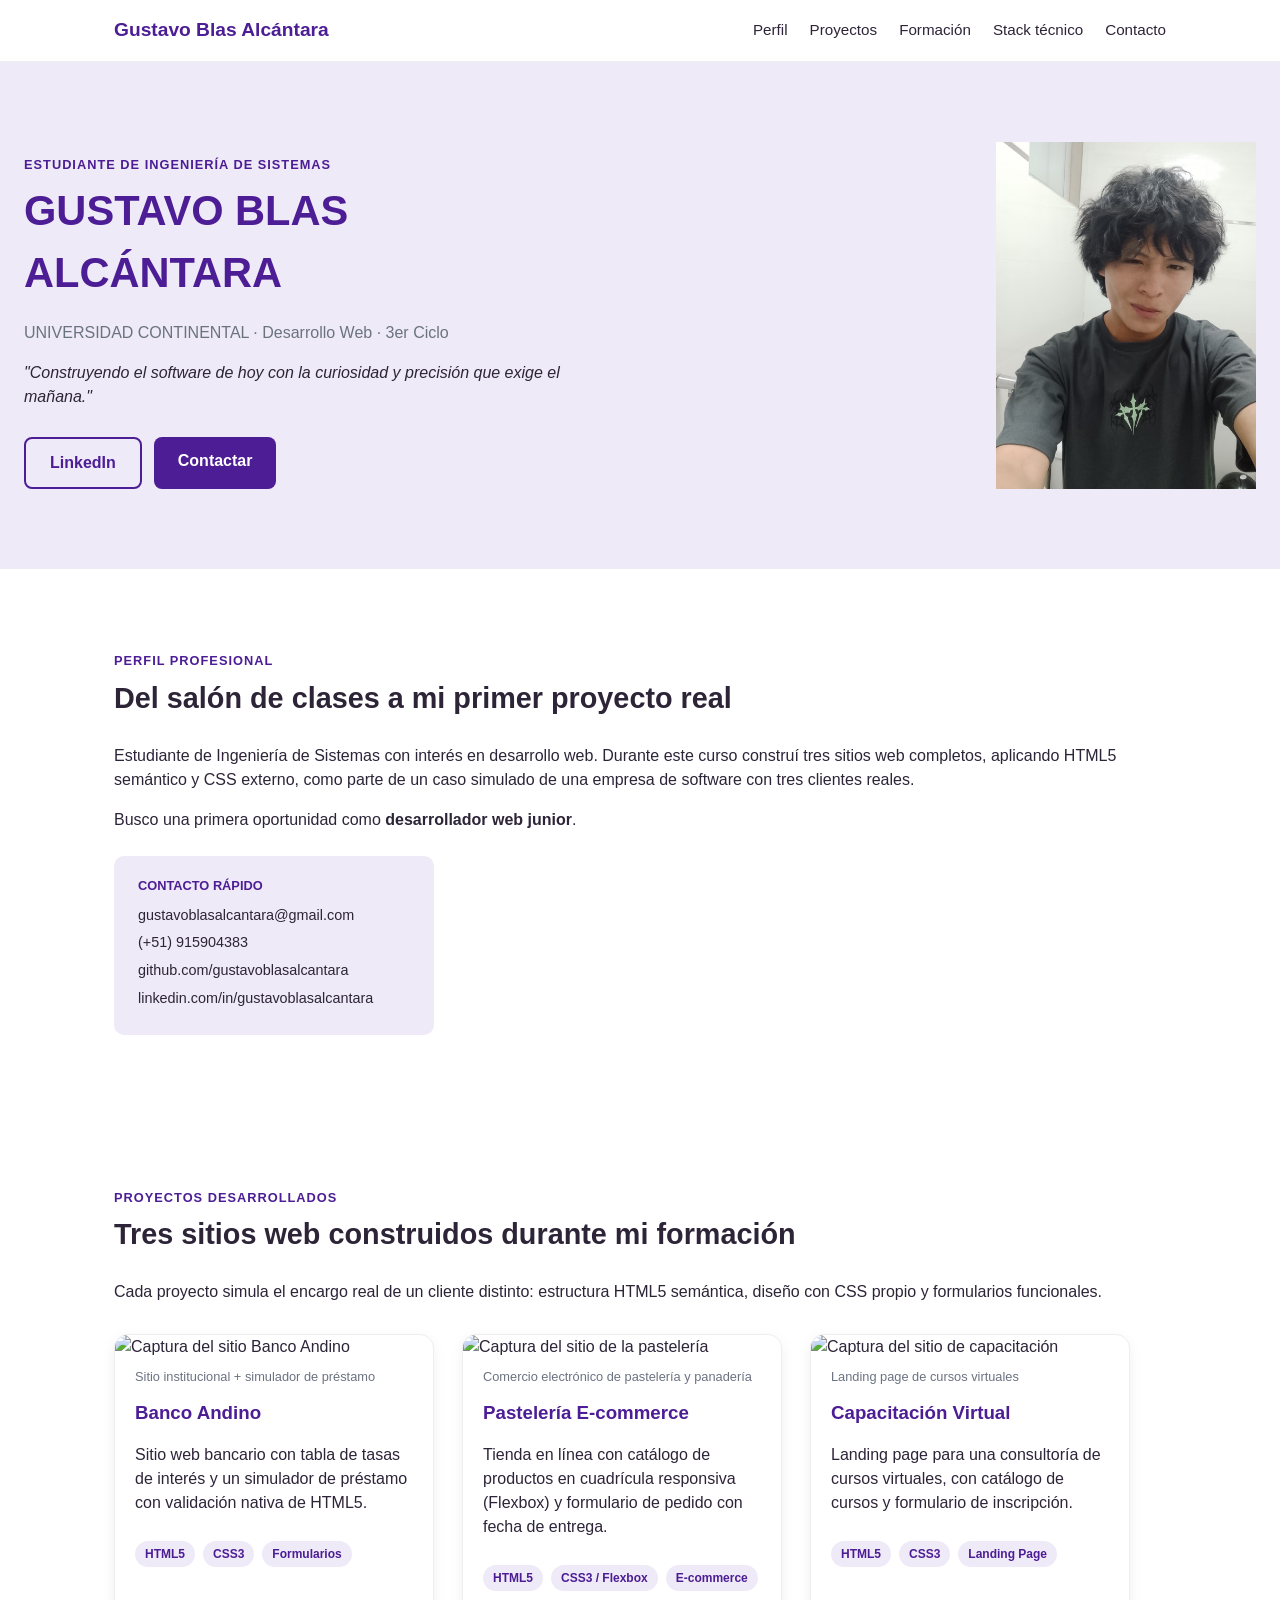
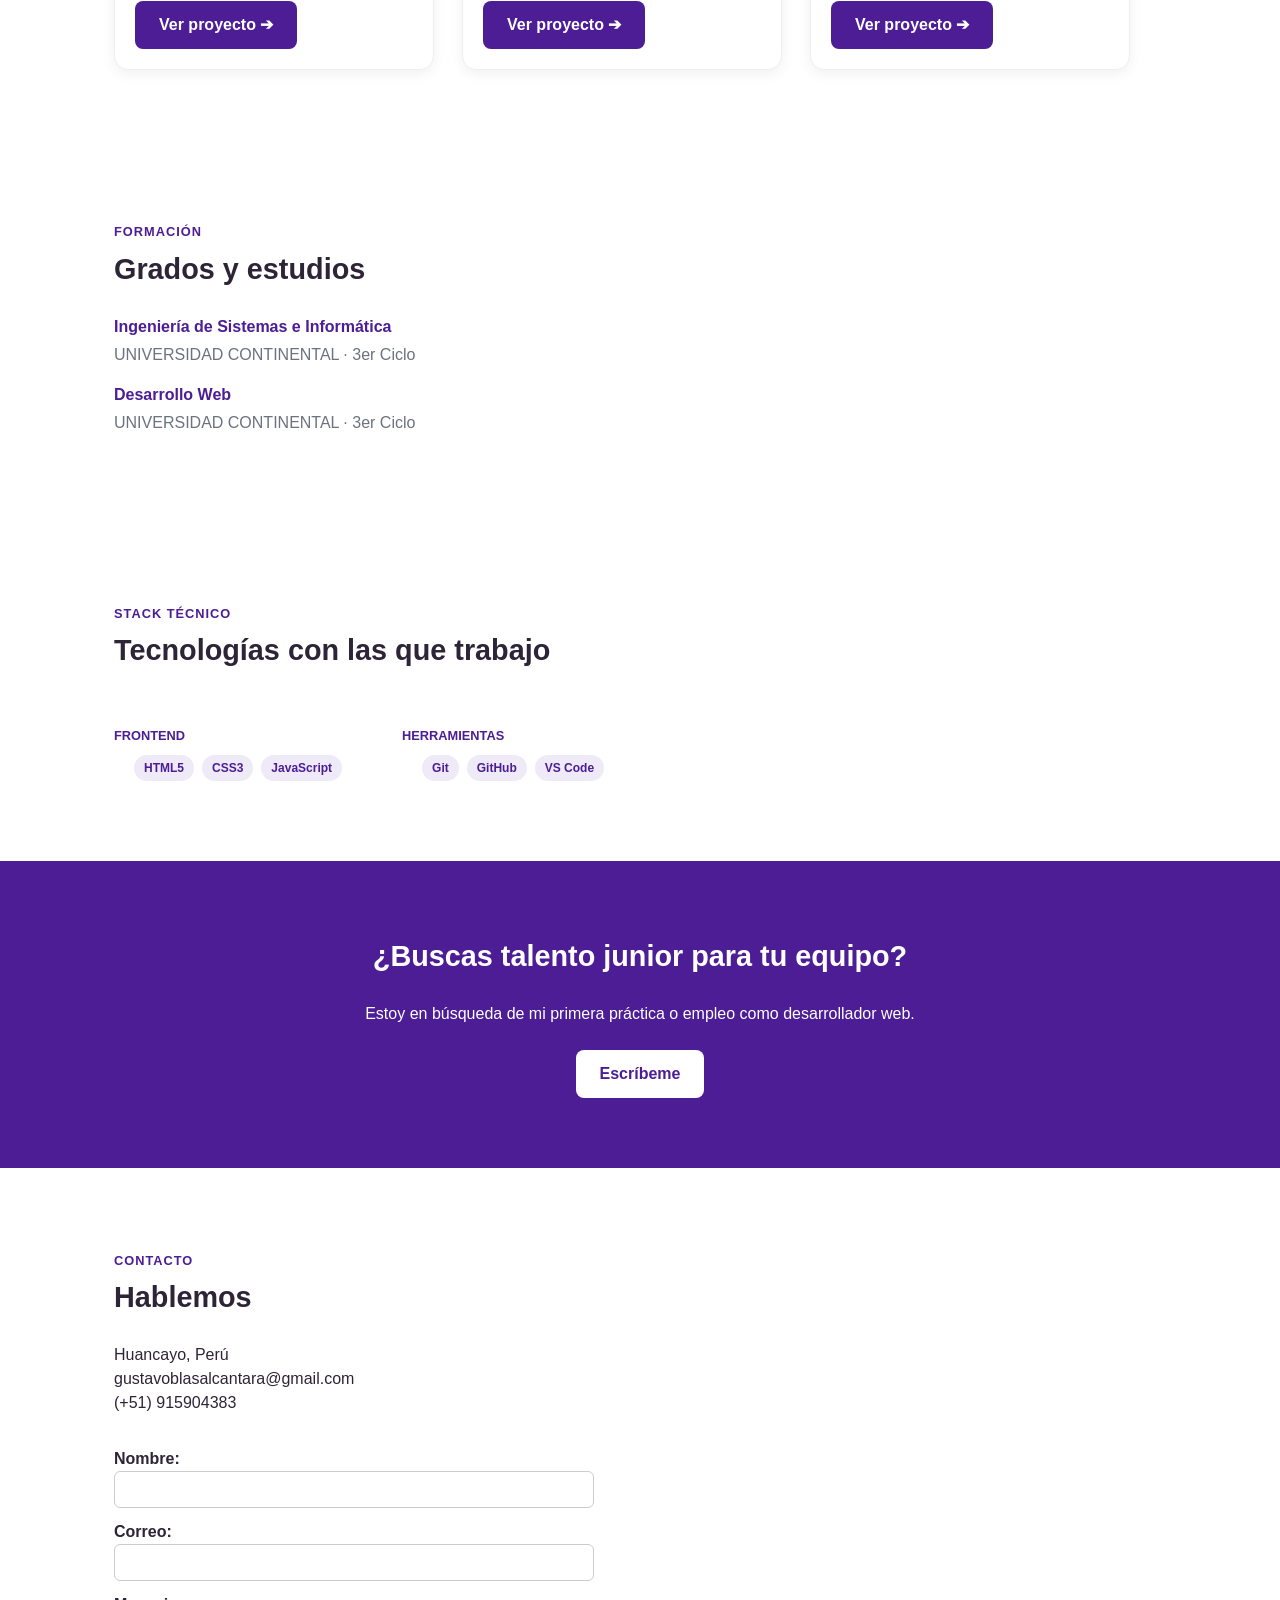
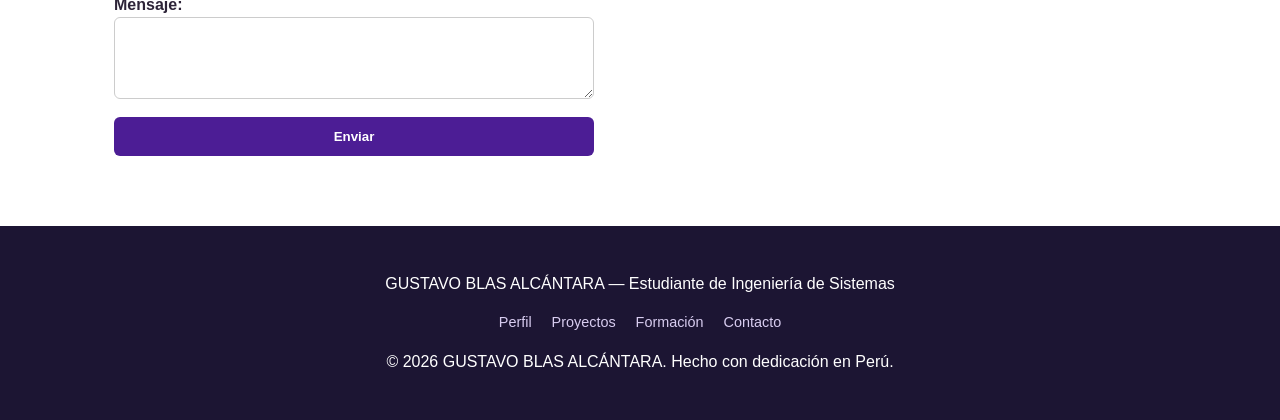
==== commit 39507d45: "Corregida proporcion de la foto de perfil" ====
--- a/index.html
+++ b/index.html
@@ -37,7 +37,7 @@
                     <a href="#contacto" class="btn btn-solido">Contactar</a>
                 </div>
             </div>
-            <img src="html/mi-foto.jpeg" alt="Foto de perfil de Gustavo" width="260" height="260">
+            <img src="html/mi-foto.jpeg" alt="Foto de perfil de Gustavo" width="260">
         </section>
 
         <!-- ========== PERFIL PROFESIONAL ========== -->
